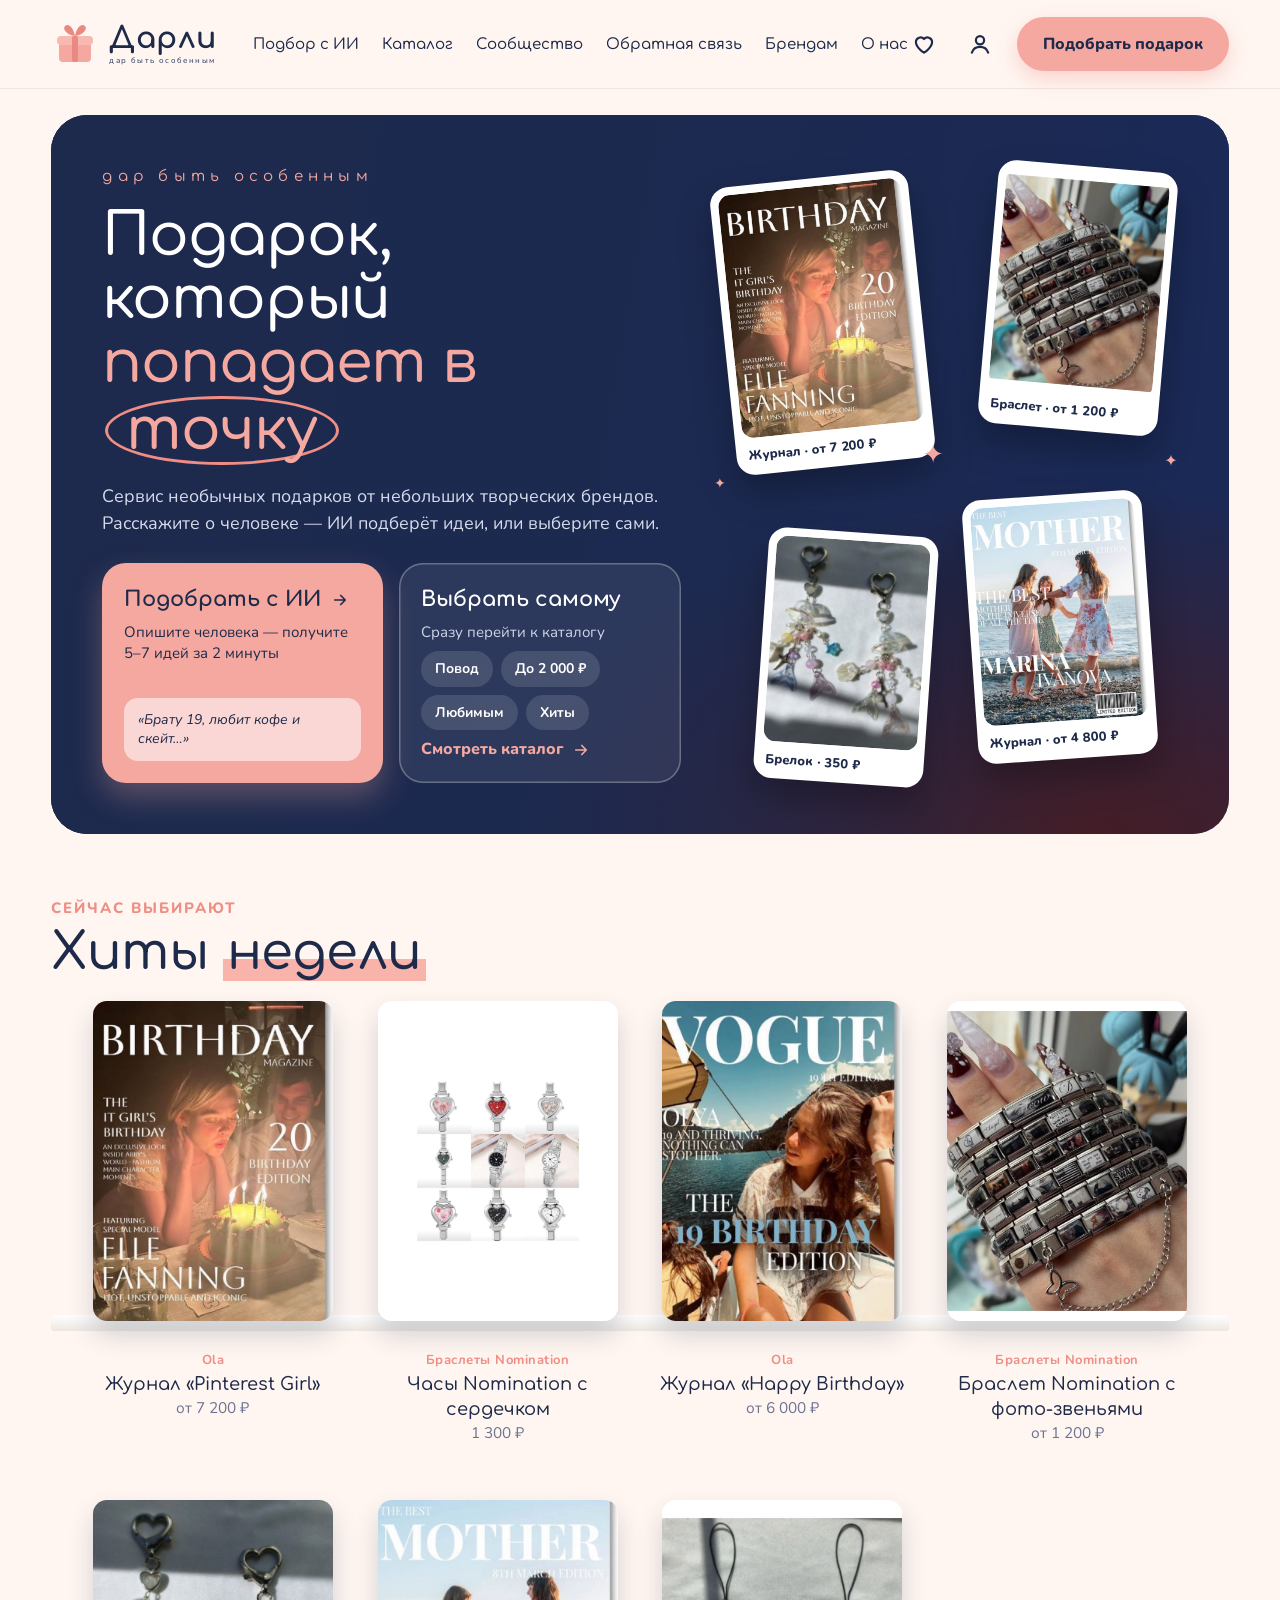
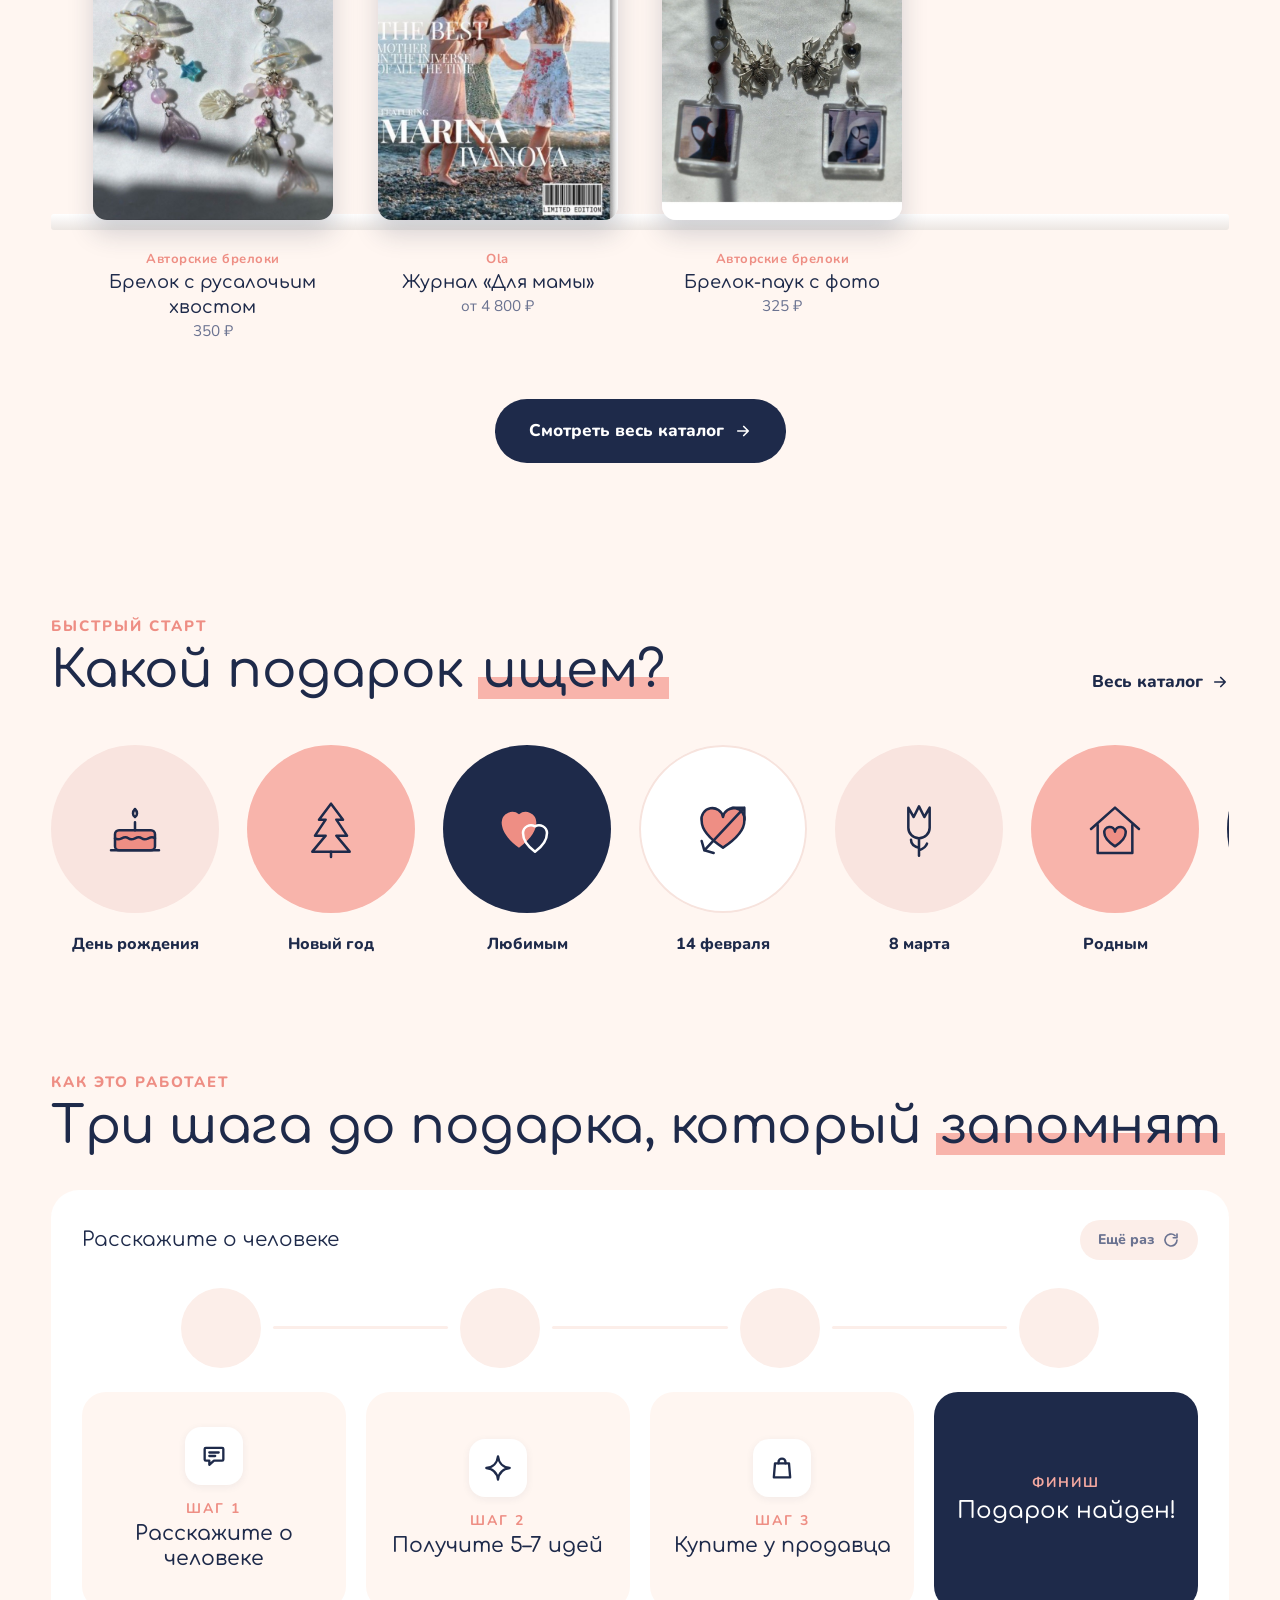
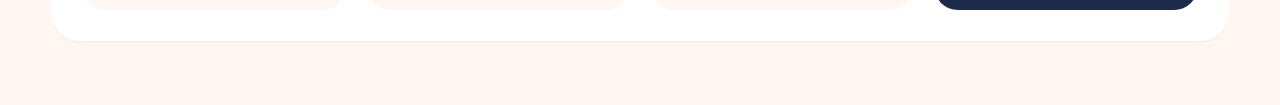
==== site/index.html @ 271adc68 "Сайт Дарли: главная, каталог, ИИ-подбор, для брендов, личный кабинет - Главная: первый экран с видео" ====
<!doctype html>
<html lang="ru">
<head>
<meta charset="utf-8">
<meta name="viewport" content="width=device-width,initial-scale=1">
<title>Дарли — подарок, который попадает в точку</title>
<meta name="description" content="Сервис необычных подарков от небольших творческих брендов.">
<link rel="preconnect" href="https://fonts.googleapis.com">
<link rel="preconnect" href="https://fonts.gstatic.com" crossorigin>
<link href="https://fonts.googleapis.com/css2?family=Comfortaa:wght@400;500;700&family=Nunito:wght@400;600;700;800&display=swap" rel="stylesheet">
<link rel="stylesheet" href="styles.css">
</head>
<body>

<header class="hdr">
  <div class="wrap hdr-in">
    <a class="logo" href="#" aria-label="Дарли">
      <svg viewBox="0 0 48 48" class="logo-mark" aria-hidden="true"><use href="#gift"/></svg>
      <span class="logo-txt"><b>Дарли</b><small>дар быть особенным</small></span>
    </a>
    <nav class="nav" aria-label="Разделы">
      <a href="ai.html">Подбор с ИИ</a>
      <a href="catalog.html">Каталог</a>
      <a href="#">Сообщество</a>
      <a href="#">Обратная связь</a>
      <a href="brands.html">Брендам</a>
      <a href="#">О нас</a>
    </nav>
    <div class="hdr-r">
      <a class="icon-btn" href="account.html#fav" aria-label="Избранное" data-auth="fav"><svg viewBox="0 0 24 24"><path d="M12 20s-7.5-4.6-7.5-10.1A4.3 4.3 0 0 1 12 7.4a4.3 4.3 0 0 1 7.5 2.5C19.5 15.4 12 20 12 20z"/></svg><span class="badge" hidden>0</span></a>
      <a class="icon-btn" href="account.html" aria-label="Личный кабинет" data-auth="me"><svg viewBox="0 0 24 24"><circle cx="12" cy="8.5" r="3.8"/><path d="M4.5 20c1.2-3.6 4-5.3 7.5-5.3s6.3 1.7 7.5 5.3"/></svg></a>
      <a class="btn btn-coral" href="ai.html">Подобрать подарок</a>
    </div>
  </div>
</header>

<svg width="0" height="0" style="position:absolute" aria-hidden="true"><defs>
  <symbol id="gift" viewBox="0 0 48 48">
    <rect x="8" y="22" width="32" height="20" rx="4" fill="#F4A8A0"/>
    <rect x="6" y="16" width="36" height="9" rx="4" fill="#F7B9B2"/>
    <rect x="21" y="16" width="6" height="26" rx="2" fill="#E98A82"/>
    <path d="M24 16C16 15 11 9 14 6c3-3 8 0 10 10 2-10 7-13 10-10 3 3-2 9-10 10z" fill="#E98A82"/>
  </symbol>
  <symbol id="arrow" viewBox="0 0 24 24"><path d="M5 12h14M13 6l6 6-6 6" fill="none" stroke="currentColor" stroke-width="2.2" stroke-linecap="round" stroke-linejoin="round"/></symbol>
</defs></svg>

<main>
  <!-- ПЕРВЫЙ ЭКРАН -->
  <section class="hero">
    <div class="wrap">
      <div class="hero-card">
        <video class="hero-bg" id="heroBg" src="https://d8j0ntlcm91z4.cloudfront.net/user_38xzZboKViGWJOttwIXH07lWA1P/hf_20261014_144105_b4b14bc7-788f-4997-86aa-ce920dc8fe96.mp4" autoplay muted loop playsinline preload="auto" aria-hidden="true"></video>
        <span class="hero-tint" aria-hidden="true"></span>
        <div class="hero-l">
          <div class="tag">дар быть особенным</div>
          <h1>Подарок, который <span class="pt">попадает в&nbsp;<em>точку</em></span></h1>
          <p class="lead">Сервис необычных подарков от небольших творческих брендов. Расскажите о человеке — ИИ подберёт идеи, или выберите сами.</p>
          <div class="paths">
            <a class="path path-ai" href="ai.html">
              <span class="p-t">Подобрать с ИИ <svg class="ic"><use href="#arrow"/></svg></span>
              <span class="p-d">Опишите человека — получите 5–7 идей за 2 минуты</span>
              <span class="p-ex">«Брату 19, любит кофе и скейт…»</span>
            </a>
            <div class="path path-self">
              <a class="p-stretch" href="catalog.html" aria-label="Выбрать самому: перейти в каталог"></a>
              <span class="p-t">Выбрать самому</span>
              <span class="p-d">Сразу перейти к каталогу</span>
              <span class="chips">
                <a href="#quick">Повод</a><a href="catalog.html?max=2000">До 2 000 ₽</a><a href="catalog.html?who=Любимым">Любимым</a><a href="#catalog">Хиты</a>
              </span>
              <a class="p-go" href="catalog.html">Смотреть каталог <svg class="ic"><use href="#arrow"/></svg></a>
            </div>
          </div>
        </div>
        <div class="hero-r">
          <a class="fc f1" href="catalog.html?p=pinterest"><img src="img/pinterest.jpg" alt="Журнал «Pinterest Girl»"><span class="cap">Журнал · от 7 200 ₽</span></a>
          <a class="fc f2" href="catalog.html?p=bracelet"><img src="img/bracelet.jpg" alt="Браслет Nomination"><span class="cap">Браслет · от 1 200 ₽</span></a>
          <a class="fc f3" href="catalog.html?p=mermaid"><img src="img/mermaid.jpg" alt="Брелок с русалочьим хвостом"><span class="cap">Брелок · 350 ₽</span></a>
          <a class="fc f4" href="catalog.html?p=mama"><img src="img/mama.jpg" alt="Журнал «Для мамы»"><span class="cap">Журнал · от 4 800 ₽</span></a>
          <span class="sp s1" aria-hidden="true">✦</span><span class="sp s2" aria-hidden="true">✦</span><span class="sp s3" aria-hidden="true">✦</span>
        </div>
      </div>
    </div>
  </section>

  <!-- ХИТЫ НЕДЕЛИ -->
  <section class="sec hits" id="catalog">
    <div class="wrap">
      <div class="eyebrow">Сейчас выбирают</div>
      <h2>Хиты <mark>недели</mark></h2>
      <div class="shelf" id="shelf"></div>
      <div class="hits-cta"><a class="btn btn-navy btn-lg" href="catalog.html">Смотреть весь каталог <svg class="ic"><use href="#arrow"/></svg></a></div>
    </div>
  </section>

  <!-- БЫСТРЫЙ СТАРТ -->
  <section class="sec quick" id="quick">
    <div class="wrap">
      <div class="sec-head">
        <div>
          <div class="eyebrow">Быстрый старт</div>
          <h2>Какой подарок <mark>ищем?</mark></h2>
        </div>
        <a class="lnk" href="catalog.html">Весь каталог <svg class="ic"><use href="#arrow"/></svg></a>
      </div>
      <div class="occ" id="occ"></div>
    </div>
  </section>

  <!-- КАК ЭТО РАБОТАЕТ -->
  <section class="sec how" id="how">
    <div class="wrap">
      <div class="eyebrow">Как это работает</div>
      <h2>Три шага до подарка, который <mark>запомнят</mark></h2>

      <div class="how-card">
        <div class="how-top">
          <div class="how-status"><span id="howStatus">Расскажите о человеке</span><span class="dots"><i></i><i></i><i></i></span></div>
          <button class="again" id="again" type="button">Ещё раз
            <svg viewBox="0 0 24 24" class="ic"><path d="M20 12a8 8 0 1 1-2.6-5.9M20 4v5h-5" fill="none" stroke="currentColor" stroke-width="2.2" stroke-linecap="round" stroke-linejoin="round"/></svg>
          </button>
        </div>

        <div class="track" id="track">
          <span class="node"></span><span class="line"></span>
          <span class="node"></span><span class="line"></span>
          <span class="node"></span><span class="line"></span>
          <span class="node"></span>
        </div>

        <div class="steps" id="steps">
          <article class="step">
            <span class="step-ic"><svg viewBox="0 0 24 24"><path d="M5 5h14a1 1 0 0 1 1 1v9a1 1 0 0 1-1 1h-7l-4 3.5V16H5a1 1 0 0 1-1-1V6a1 1 0 0 1 1-1z"/><path d="M8 9h8M8 12h5"/></svg></span>
            <small>ШАГ 1</small>
            <b>Расскажите о человеке</b>
          </article>
          <article class="step">
            <span class="step-ic"><svg viewBox="0 0 24 24" fill="currentColor" stroke="none"><path d="M12 2c.6 5.6 4.4 9.4 10 10-5.6.6-9.4 4.4-10 10-.6-5.6-4.4-9.4-10-10 5.6-.6 9.4-4.4 10-10z"/></svg></span>
            <small>ШАГ 2</small>
            <b>Получите 5–7 идей</b>
          </article>
          <article class="step">
            <span class="step-ic"><svg viewBox="0 0 24 24"><path d="M6 8h12l1 12H5L6 8z"/><path d="M9 8V7a3 3 0 0 1 6 0v1"/></svg></span>
            <small>ШАГ 3</small>
            <b>Купите у продавца</b>
          </article>
          <article class="step finish">
            <small>ФИНИШ</small>
            <b>Подарок найден!</b>
          </article>
        </div>
      </div>
    </div>
  </section>

</main>

<div class="pdp" id="pdp" role="dialog" aria-modal="true" hidden>
  <div class="pdp-in">
    <div class="pdp-left"><div class="pdp-art"><div class="spin"></div></div><div class="pdp-floor"></div><p class="pdp-hint">Хит недели</p></div>
    <div class="pdp-right">
      <button class="back" id="pdpBack" type="button">← К хитам</button>
      <div class="pdp-brand" id="pdpBrand"></div>
      <h3 id="pdpName"></h3>
      <div class="pdp-price" id="pdpPrice"></div>
      <p class="pdp-desc" id="pdpDesc"></p>
      <ul class="pdp-list" id="pdpList"></ul>
      <div class="pdp-btns"><a class="btn btn-navy btn-lg" href="#">Купить у продавца <svg class="ic"><use href="#arrow"/></svg></a><button class="btn btn-soft btn-lg" type="button" id="pdpFav">В избранное ♡</button></div>
    </div>
  </div>
</div>
<script src="products.js"></script>
<script src="auth.js"></script>
<script src="script.js"></script>
</body>
</html>
---- site/styles.css ----
:root{
  --navy:#1E2A4A;
  --navy-2:#2B3960;
  --coral:#F4A8A0;
  --coral-d:#EE8E84;
  --coral-l:#F8B4AB;
  --blush:#FCEEE9;
  --paper:#FFF6F1;
  --white:#fff;
  --ink:#1E2A4A;
  --muted:#6B7391;
  --head:'Comfortaa',system-ui,sans-serif;
  --body:'Nunito',system-ui,sans-serif;
  --r:28px;
}
*{box-sizing:border-box}
html{scroll-behavior:smooth}
body{margin:0;background:var(--paper);color:var(--ink);font-family:var(--body);font-size:16px;line-height:1.4;-webkit-font-smoothing:antialiased}
a{color:inherit;text-decoration:none}
button{font:inherit;color:inherit;cursor:pointer}
.wrap{max-width:1560px;margin:0 auto;padding:0 clamp(16px,4vw,52px)}
.ic{width:18px;height:18px;flex:none}

/* top bar */
.topbar{background:var(--navy);color:#dfe3f1;text-align:center;font-size:14px;padding:12px 16px}
.topbar b{color:var(--coral);font-weight:700}

/* header */
.hdr{background:var(--paper);border-bottom:1px solid rgba(30,42,74,.08);position:sticky;top:0;z-index:20}
.hdr-in{display:flex;align-items:center;gap:36px;height:88px}
.logo{display:flex;align-items:center;gap:10px}
.logo-mark{width:48px;height:48px}
.logo-txt{display:flex;flex-direction:column;line-height:1}
.logo-txt b{font-family:var(--head);font-weight:700;font-size:30px;letter-spacing:.5px}
.logo-txt small{font-size:8px;letter-spacing:1.4px;margin-top:3px;color:var(--navy-2)}
.nav{display:flex;align-items:center;gap:clamp(14px,1.8vw,30px);flex:1;min-width:0}
.nav a{font-family:var(--head);font-weight:500;font-size:17px;padding:6px 0;position:relative;white-space:nowrap}
.nav a:hover{color:var(--coral-d)}
.hdr-r{display:flex;align-items:center;gap:18px}
.icon-btn{background:none;border:0;padding:6px;display:grid;place-items:center}
.icon-btn svg{width:26px;height:26px;fill:none;stroke:var(--navy);stroke-width:2;stroke-linecap:round;stroke-linejoin:round}
.icon-btn:hover svg{stroke:var(--coral-d)}

/* buttons */
.btn{display:inline-flex;align-items:center;justify-content:center;gap:10px;border:0;border-radius:999px;padding:16px 26px;font-weight:800;font-size:16px;transition:transform .15s,box-shadow .15s,background .15s}
.btn:hover{transform:translateY(-2px)}
.btn-coral{background:var(--coral);color:var(--navy);box-shadow:0 8px 20px rgba(244,168,160,.45)}
.btn-coral:hover{background:var(--coral-d)}
.btn-navy{background:var(--navy);color:#fff}
.btn-navy:hover{background:var(--navy-2)}
.btn-block{display:flex;width:100%;padding:22px}

/* sections / headings */
.sec{padding:clamp(40px,5vw,72px) 0}
.eyebrow{font-weight:800;font-size:15px;letter-spacing:2px;text-transform:uppercase;color:var(--coral-d);margin-bottom:6px}
h2{font-family:var(--head);font-weight:500;font-size:clamp(30px,4vw,54px);line-height:1.1;margin:0;letter-spacing:-.5px}
h2 mark{background:linear-gradient(transparent 62%,var(--coral-l) 62%);color:inherit;padding:0 4px}
h3{font-family:var(--head);font-weight:500;margin:0}
.sec-head{display:flex;justify-content:space-between;align-items:flex-end;gap:20px;margin-bottom:40px}
.lnk{display:inline-flex;align-items:center;gap:8px;font-weight:800;font-size:17px;padding-bottom:6px}
.lnk:hover{color:var(--coral-d)}

/* hero */
.hero{padding:clamp(16px,2vw,28px) 0 0}
.hero-card{background:var(--navy);color:#fff;border-radius:36px;display:grid;grid-template-columns:1.1fr .9fr;gap:24px;padding:clamp(24px,4vw,56px);position:relative;overflow:hidden}
.hero-card{isolation:isolate}
.hero-bg{position:absolute;inset:0;width:100%;height:100%;object-fit:cover;z-index:0;filter:grayscale(1) contrast(1.1) brightness(1.05)}
.hero-tint{position:absolute;inset:0;z-index:0;pointer-events:none;mix-blend-mode:color;background:radial-gradient(70% 70% at 88% 100%,#F4A8A0 0%,rgba(244,168,160,0) 70%),#34457A}
.hero-card::after{content:"";position:absolute;inset:0;z-index:0;background:linear-gradient(100deg,rgba(30,42,74,.9) 0%,rgba(30,42,74,.72) 45%,rgba(30,42,74,.35) 100%);pointer-events:none}
.hero-l,.hero-r{position:relative;z-index:1}
.tag{font-family:var(--head);letter-spacing:.35em;color:var(--coral);font-size:15px;margin-bottom:18px}
.hero h1{font-family:var(--head);font-weight:500;font-size:clamp(34px,4.6vw,68px);line-height:1.08;margin:0 0 18px;letter-spacing:-1px}
.hero h1 .pt{color:var(--coral)}
.hero h1 em{font-style:normal;display:inline-block;border:3px solid var(--coral-d);border-radius:50%;padding:0 .3em;margin-left:.05em}
.hero .lead{font-size:clamp(16px,1.4vw,20px);line-height:1.5;color:#d6dbec;max-width:52ch;margin:0 0 26px}
.paths{display:grid;grid-template-columns:1fr 1fr;gap:16px}
.path{border-radius:24px;padding:22px;display:flex;flex-direction:column;gap:8px;text-align:left}
.p-t{font-family:var(--head);font-weight:700;font-size:21px;display:flex;align-items:center;gap:10px}
.p-d{font-size:15px;line-height:1.4}
.path-ai{background:var(--coral);color:var(--navy);box-shadow:0 14px 30px rgba(244,168,160,.3);transition:transform .2s}
.path-ai:hover{transform:translateY(-4px)}
.p-ex{margin-top:auto;background:rgba(255,255,255,.55);border-radius:14px;padding:12px 14px;font-size:14px;font-style:italic}
.path-self{background:rgba(255,255,255,.07);box-shadow:inset 0 0 0 1.5px rgba(255,255,255,.28)}
.path-self .p-d{color:#cfd5ea}
.chips{display:flex;flex-wrap:wrap;gap:8px}
.chips a{background:rgba(255,255,255,.12);border-radius:999px;padding:8px 14px;font-size:14px;font-weight:700;transition:background .2s}
.chips a:hover{background:var(--coral);color:var(--navy)}
.p-go{margin-top:auto;display:inline-flex;align-items:center;gap:8px;font-weight:800;color:var(--coral)}
.p-go:hover{color:#fff}
.hero-r{position:relative;min-height:440px}
.fc{display:block;color:inherit;cursor:pointer;position:absolute;margin:0;transition:box-shadow .2s;background:#fff;border-radius:18px;padding:8px 8px 0;box-shadow:0 18px 36px rgba(0,0,0,.28);animation:bob 6s ease-in-out infinite}
.fc img{display:block;width:100%;aspect-ratio:3/4;object-fit:cover;border-radius:12px}
.fc .cap{display:block;color:var(--navy);font-weight:800;font-size:13px;padding:9px 4px 10px;white-space:nowrap}
.f1{width:42%;left:4%;top:2%;transform:rotate(-6deg)}
.f2{width:38%;right:2%;top:0;transform:rotate(5deg);animation-delay:-1.5s}
.f3{width:36%;left:12%;bottom:0;transform:rotate(4deg);animation-delay:-3s}
.f4{width:38%;right:6%;bottom:4%;transform:rotate(-4deg);animation-delay:-4.5s}
@keyframes bob{50%{translate:0 -10px}}
.sp{position:absolute;color:var(--coral);animation:tw 3s ease-in-out infinite}
.s1{left:46%;top:44%;font-size:26px}.s2{right:0;top:46%;font-size:16px;animation-delay:1s}.s3{left:2%;top:50%;font-size:14px;animation-delay:2s}
@keyframes tw{50%{opacity:.25;transform:scale(.7)}}

/* quick start */
.occ{display:flex;gap:28px;overflow-x:auto;padding:6px 4px 14px;scroll-snap-type:x proximity;scrollbar-width:none}
.occ::-webkit-scrollbar{display:none}
.occ-item{flex:none;width:168px;display:flex;flex-direction:column;align-items:center;gap:20px;background:none;border:0;padding:0;scroll-snap-align:start}
.occ-circle{width:168px;height:168px;border-radius:50%;display:grid;place-items:center;transition:transform .25s,box-shadow .25s}
.occ-item:hover .occ-circle{transform:translateY(-6px) rotate(-3deg);box-shadow:0 14px 28px rgba(30,42,74,.16)}
.occ-circle svg{width:64px;height:64px;fill:none;stroke:var(--navy);stroke-width:1.9;stroke-linecap:round;stroke-linejoin:round}
.occ-circle .f{fill:var(--coral-d);}
.occ-circle.t-blush{background:#F9E4DF}
.occ-circle.t-coral{background:var(--coral-l)}
.occ-circle.t-navy{background:var(--navy)}
.occ-circle.t-navy svg{stroke:#fff}
.occ-circle.t-white{background:#fff;box-shadow:inset 0 0 0 2px #F7E3DD}
.occ-item span.lbl{font-weight:800;font-size:16px}
.occ-item:focus-visible{outline:3px solid var(--navy);outline-offset:6px;border-radius:24px}

/* how it works */
.how{padding-top:clamp(20px,3vw,40px)}
.how h2{margin-bottom:34px}
.how-card{background:#fff;border-radius:var(--r);padding:clamp(18px,2.4vw,40px);box-shadow:0 2px 0 rgba(30,42,74,.03)}
.how-top{display:flex;justify-content:space-between;align-items:center;margin-bottom:28px}
.how-status{display:flex;align-items:center;gap:14px;font-family:var(--head);font-size:20px}
.dots{display:inline-flex;gap:4px}
.dots i{width:28px;height:28px;border-radius:50%;background:var(--coral-d);display:block;margin-left:-8px;opacity:0;transform:scale(.4);transition:.35s}
.dots i:first-child{margin-left:0}
.how-card.done .dots i{opacity:1;transform:none}
.dots i:nth-child(2){transition-delay:.1s}.dots i:nth-child(3){transition-delay:.2s}
.again{display:inline-flex;align-items:center;gap:8px;background:var(--blush);border:0;border-radius:999px;padding:10px 18px;font-weight:800;font-size:14px;color:var(--muted)}
.again:hover{background:#F8DDD6}

.track{display:grid;grid-template-columns:repeat(4,1fr);align-items:center;margin-bottom:24px}
.track{display:flex;align-items:center;padding:0 calc(12.5% - 40px)}
.node{width:80px;height:80px;border-radius:50%;flex:none;background:var(--blush);display:grid;place-items:center;position:relative;transition:background .4s,transform .4s}
.node::after{content:"";width:30px;height:30px;background:var(--navy);opacity:0;transition:opacity .3s .15s;-webkit-mask:var(--ico) center/contain no-repeat;mask:var(--ico) center/contain no-repeat}
.node{--ico:url("data:image/svg+xml;utf8,<svg xmlns='http://www.w3.org/2000/svg' viewBox='0 0 24 24' fill='none' stroke='black' stroke-width='3.2' stroke-linecap='round' stroke-linejoin='round'><path d='M5 12.5l4.5 4.5L19 7.5'/></svg>")}
.node:last-child{--ico:url("data:image/svg+xml;utf8,<svg xmlns='http://www.w3.org/2000/svg' viewBox='0 0 24 24' fill='none' stroke='black' stroke-width='2.4' stroke-linecap='round' stroke-linejoin='round'><rect x='3' y='9' width='18' height='12' rx='2'/><path d='M3 13h18M12 9v12M12 9C9 9 7 7.5 8 5.8c1-1.6 3.4-.4 4 3.2 .6-3.600 3-4.800 4-3.200 1 1.700-1 3.200-4 3.200z'/></svg>")}
.node.on{background:var(--coral-d);transform:scale(1.06)}
.node.on::after{opacity:1}
.line{flex:1;height:3px;background:var(--blush);position:relative;margin:0 12px;border-radius:2px;overflow:hidden}
.line::after{content:"";position:absolute;inset:0;background:var(--coral-d);transform:scaleX(0);transform-origin:left;transition:transform .5s}
.line.on::after{transform:none}

.steps{display:grid;grid-template-columns:repeat(4,1fr);gap:20px}
.step{background:var(--paper);border-radius:24px;padding:26px 20px 30px;min-height:218px;display:flex;flex-direction:column;align-items:center;justify-content:center;text-align:center;gap:4px;transition:transform .3s,box-shadow .3s}
.step:hover{transform:translateY(-4px);box-shadow:0 10px 24px rgba(30,42,74,.08)}
.step-ic{width:58px;height:58px;border-radius:16px;background:#fff;display:grid;place-items:center;margin-bottom:10px;box-shadow:0 2px 8px rgba(30,42,74,.06)}
.step-ic svg{width:28px;height:28px;fill:none;stroke:var(--navy);stroke-width:2;stroke-linecap:round;stroke-linejoin:round}
.step small{font-weight:700;letter-spacing:2px;font-size:14px;color:var(--coral-d)}
.step b{font-family:var(--head);font-weight:500;font-size:clamp(18px,1.6vw,24px);line-height:1.2}
.step.finish{background:var(--navy);color:#fff}
.step.finish small{color:var(--coral)}
.step.finish b{font-size:clamp(20px,1.8vw,28px)}
.step.lit{box-shadow:0 0 0 3px var(--coral-d)}
.step.finish.lit{box-shadow:0 0 0 3px var(--coral)}

/* hits: полки */
.hits{padding-bottom:clamp(60px,7vw,110px)}
.hits h2{margin-bottom:20px}
.shelf .row{margin-bottom:56px}
.items{display:grid;grid-template-columns:repeat(4,1fr);gap:clamp(8px,3vw,40px);padding:0 clamp(8px,3vw,40px);align-items:end}
.prod{background:none;border:0;padding:0;cursor:pointer;aspect-ratio:3/4;width:100%;max-width:240px;margin:0 auto;display:block;transition:transform .3s}
.prod:hover{transform:translateY(-8px)}
.prod:focus-visible{outline:3px solid var(--navy);outline-offset:4px;border-radius:16px}
.prod.gone{visibility:hidden}
.prod img,.pdp-art img{width:100%;height:100%;display:block;object-fit:cover;border-radius:14px;box-shadow:0 14px 26px rgba(30,42,74,.18)}
.board{height:16px;margin-top:-6px;background:linear-gradient(#fff,#ece6e2);border-radius:3px;box-shadow:0 22px 34px -14px rgba(30,42,74,.18)}
.caps{display:grid;grid-template-columns:repeat(4,1fr);gap:clamp(8px,3vw,40px);padding:0 clamp(8px,3vw,40px);margin-top:20px;text-align:center}
.caps b{display:block;font-family:var(--head);font-weight:500;font-size:clamp(14px,1.4vw,20px)}
.caps span{color:var(--muted);font-size:clamp(13px,1.2vw,18px)}
.caps i{display:block;font-style:normal;font-size:13px;font-weight:700;letter-spacing:.5px;color:var(--coral-d);margin-bottom:2px}
.hits-cta{text-align:center}
.btn-lg{padding:20px 34px;font-size:17px}

/* карточка товара */
.pdp{position:fixed;inset:0;z-index:50;background:var(--paper);overflow-y:auto;animation:fade .3s}
.pdp[hidden]{display:none}
@keyframes fade{from{opacity:0}}
.pdp-in{max-width:1180px;margin:0 auto;min-height:100%;display:grid;grid-template-columns:1.05fr 1fr;gap:clamp(20px,5vw,72px);align-items:center;padding:40px clamp(16px,4vw,52px)}
.pdp-left{display:flex;flex-direction:column;align-items:center}
.pdp-art{width:min(340px,64vw);aspect-ratio:3/4;perspective:900px}
.spin{width:100%;height:100%}
.pdp-floor{width:86%;height:18px;border-radius:3px;background:linear-gradient(#fff,#ece6e2);box-shadow:0 18px 40px -12px rgba(30,42,74,.2);margin-top:-2px}
.pdp-hint{color:var(--muted);font-size:13px;margin-top:18px}
.pdp-right{animation:slidein .5s .08s both cubic-bezier(.2,.8,.2,1)}
@keyframes slidein{from{opacity:0;transform:translateX(24px)}}
.back{background:none;border:0;font-weight:800;font-size:16px;padding:6px 0;margin-bottom:22px}
.back:hover{color:var(--coral-d)}
.pdp-brand{color:var(--muted);font-weight:700}
.pdp-right h3{font-size:clamp(28px,3.6vw,44px);line-height:1.1;margin:6px 0 14px}
.pdp-price{font-family:var(--head);font-size:28px;margin-bottom:16px}
.pdp-desc{font-size:17px;line-height:1.5;max-width:52ch}
.pdp-list{padding-left:20px;line-height:1.7}
.pdp-btns{display:flex;gap:12px;flex-wrap:wrap;margin-top:24px}
.btn-soft{background:var(--blush);color:var(--navy)}
.btn-soft:hover{background:#F8DDD6}
body.lock{overflow:hidden}

/* responsive */
@media(max-width:1280px){.nav a{font-size:15px}}
@media(max-width:1100px){
  .hero-card{grid-template-columns:1fr}
  .hero-r{min-height:420px;max-width:520px;margin:0 auto;width:100%}
  .nav{display:none}
  .hdr-in{justify-content:space-between}
  .pdp-in{grid-template-columns:1fr;align-items:start}
}
@media(max-width:760px){
  .paths{grid-template-columns:1fr}
  .hero-card{border-radius:24px}
  .hero-r{min-height:340px}
  .hdr-in{height:72px}
  .hdr-r .btn{display:none}
  .topbar{font-size:12px}
  .sec-head{flex-direction:column;align-items:flex-start}
  .occ-item{width:120px}.occ-circle{width:120px;height:120px}.occ-circle svg{width:46px;height:46px}
  .steps{grid-template-columns:1fr 1fr}
  .node{width:48px;height:48px}.node::after{width:20px;height:20px}
  .track{padding:0 6px}
  .step{min-height:150px}
  .how-status{font-size:16px}
  .dots i{width:20px;height:20px}
  .items,.caps{gap:6px;padding:0}
}
@media(prefers-reduced-motion:reduce){*{animation:none!important;transition:none!important}}

/* ИИ-подбор */
.nav a.on{background:var(--navy);color:#fff;padding:8px 16px;border-radius:999px}
.ai-wrap{max-width:1100px;margin:0 auto;padding:36px clamp(16px,4vw,52px) 80px}
.ai-head{display:flex;align-items:center;gap:16px}
.ai-ava{width:64px;height:64px;border-radius:50%;background:var(--navy);display:grid;place-items:center;flex:none}
.ai-ava svg{width:30px;height:30px;fill:none;stroke:var(--coral);stroke-width:2;stroke-linecap:round;stroke-linejoin:round}
.ai-ttl{flex:1}
.ai-ttl h1{font-family:var(--head);font-weight:500;font-size:clamp(26px,3.4vw,40px);margin:0}
.ai-ttl small{color:var(--muted);font-size:17px}
.ai-bar{height:8px;background:#F6E4DE;border-radius:8px;margin:20px 0;overflow:hidden}
.ai-bar i{display:block;height:100%;width:0;background:var(--coral-d);border-radius:8px;transition:width .5s}
.chat{background:#fff;border-radius:32px;padding:clamp(14px,2.4vw,28px);min-height:260px;display:flex;flex-direction:column;gap:16px}
.msg{max-width:78%;padding:16px 22px;border-radius:24px;font-size:clamp(16px,1.5vw,19px);line-height:1.4;animation:pop .3s both}
@keyframes pop{from{opacity:0;transform:translateY(8px)}}
.msg.bot{background:#FFF5F1;align-self:flex-start;border-bottom-left-radius:8px}
.msg.me{background:var(--navy);color:#fff;align-self:flex-end;border-bottom-right-radius:8px}
.msg small{display:block;color:var(--muted);margin-top:6px;font-size:14px}
.msg.typing{display:flex;gap:5px;padding:20px 22px}
.msg.typing i{width:8px;height:8px;border-radius:50%;background:var(--coral-d);animation:dot 1s infinite}
.msg.typing i:nth-child(2){animation-delay:.15s}.msg.typing i:nth-child(3){animation-delay:.3s}
@keyframes dot{50%{transform:translateY(-5px);opacity:.4}}
.answers{margin-top:18px}
.opts{display:flex;flex-wrap:wrap;gap:12px}
.opt{background:#fff;border:2px solid #F3E6E1;border-radius:999px;padding:16px 28px;font-weight:800;font-size:18px;color:var(--navy);transition:.15s}
.opt:hover{border-color:var(--coral-d);transform:translateY(-2px)}
.opt.on{background:var(--navy);color:#fff;border-color:var(--navy)}
.opt.soft{background:var(--blush);border-color:transparent}
.ogroup{margin-bottom:16px}
.ogroup h4{font-family:var(--head);font-weight:500;color:var(--muted);margin:0 0 8px;font-size:16px}
.own{display:flex;gap:12px;margin-top:16px;align-items:center}
.own input,.own textarea{flex:1;border:2px solid #F3E6E1;background:#fff;border-radius:999px;padding:18px 26px;font:inherit;font-size:18px;color:var(--navy);min-width:0}
.own textarea{border-radius:24px;resize:vertical}
.own input:focus,.own textarea:focus{outline:none;border-color:var(--coral-d)}
.mic{width:56px;height:56px;border-radius:50%;border:0;background:var(--blush);display:grid;place-items:center;flex:none}
.mic svg{width:24px;height:24px;fill:none;stroke:var(--navy);stroke-width:2.2;stroke-linecap:round}
.mic:hover{background:#F8DDD6}
.ans-actions{display:flex;align-items:center;gap:14px;margin-top:16px;flex-wrap:wrap}
.ans-actions small{color:var(--muted)}
.btn:disabled{opacity:.45;pointer-events:none}
.privacy{color:var(--muted);font-size:14px;margin:12px 4px 0}
.modes{display:grid;grid-template-columns:repeat(4,1fr);gap:16px}
.mode{background:#fff;border:2px solid #F3E6E1;border-radius:32px;padding:26px 22px;text-align:left;display:flex;flex-direction:column;gap:8px;min-height:200px;transition:.2s}
.mode:hover{border-color:var(--coral-d);transform:translateY(-4px)}
.mode.alt{background:#FFF5F1}
.mi{width:58px;height:58px;border-radius:50%;background:var(--blush);display:grid;place-items:center;margin-bottom:8px}
.mi svg{width:26px;height:26px;fill:none;stroke:var(--navy);stroke-width:2.2;stroke-linecap:round;stroke-linejoin:round}
.mode b{font-family:var(--head);font-weight:500;font-size:clamp(18px,1.7vw,24px);line-height:1.2}
.mode small{color:var(--muted);font-size:15px;line-height:1.4}
.results{margin-top:28px}
.res-grid{display:grid;grid-template-columns:repeat(auto-fill,minmax(210px,1fr));gap:18px}
.res{background:#fff;border-radius:24px;overflow:hidden;display:flex;flex-direction:column;transition:.25s}
.res:hover{transform:translateY(-6px);box-shadow:0 16px 30px rgba(30,42,74,.14)}
.res img{width:100%;aspect-ratio:3/4;object-fit:cover}
.res-b{padding:14px 16px 18px;display:flex;flex-direction:column;gap:4px}
.res-b small{color:var(--coral-d);font-weight:800}
.res-b b{font-family:var(--head);font-weight:500;font-size:18px;line-height:1.2}
.res-p{font-weight:800}
.res-b em{font-style:normal;color:var(--muted);font-size:13px;margin-top:4px}
.res-cta{display:flex;gap:14px;flex-wrap:wrap;justify-content:center;margin-top:28px}
@media(max-width:900px){.modes{grid-template-columns:1fr 1fr}.msg{max-width:92%}}
@media(max-width:560px){.modes{grid-template-columns:1fr}.own{flex-wrap:wrap}.opt{padding:13px 20px;font-size:16px}}

/* каталог */
.catalog{padding:36px 0 90px}
.cat-head{display:flex;justify-content:space-between;align-items:flex-end;gap:24px;flex-wrap:wrap;margin-bottom:26px}
.cat-sub{color:var(--muted);font-size:17px;margin:10px 0 0}
.cat-sub a{color:var(--coral-d);font-weight:800}
.search{display:flex;align-items:center;gap:10px;background:#fff;border:2px solid #F3E6E1;border-radius:999px;padding:0 20px;min-width:min(380px,100%);flex:0 1 380px}
.search:focus-within{border-color:var(--coral-d)}
.search svg{width:20px;height:20px;fill:none;stroke:var(--muted);stroke-width:2.2;stroke-linecap:round;flex:none}
.search input{border:0;background:none;font:inherit;font-size:16px;padding:15px 0;width:100%;color:var(--navy);outline:none}
.filters{background:#fff;border-radius:28px;padding:18px 22px;display:flex;flex-direction:column;gap:12px}
.frow{display:flex;align-items:center;gap:14px}
.frow>span{flex:none;width:96px;font-weight:800;color:var(--muted);font-size:14px}
.chips2{display:flex;gap:8px;overflow-x:auto;scrollbar-width:none;padding:2px}
.chips2::-webkit-scrollbar{display:none}
.chips2 button{flex:none;background:var(--paper);border:0;border-radius:999px;padding:9px 16px;font-weight:700;font-size:14px;color:var(--navy);transition:background .15s}
.chips2 button:hover{background:var(--blush)}
.chips2 button.on{background:var(--navy);color:#fff}
.cat-bar{display:flex;justify-content:space-between;align-items:center;gap:12px;margin:22px 4px 16px;flex-wrap:wrap}
.cat-bar #count{font-weight:800;color:var(--muted)}
.cat-bar-r{display:flex;align-items:center;gap:14px}
.reset{background:none;border:0;color:var(--coral-d);font-weight:800;padding:6px}
.sort{display:flex;align-items:center;gap:8px;font-size:14px;color:var(--muted);font-weight:700}
.sort select{font:inherit;color:var(--navy);background:#fff;border:2px solid #F3E6E1;border-radius:999px;padding:9px 14px}
.cat-grid{display:grid;grid-template-columns:repeat(auto-fill,minmax(230px,1fr));gap:20px}
.prod2{border:0;padding:0;text-align:left;cursor:pointer;position:relative;font:inherit;color:inherit}
.prod2.gone img{visibility:hidden}
.prod2:focus-visible{outline:3px solid var(--navy);outline-offset:3px}
.hit-tag{position:absolute;top:12px;left:12px;background:var(--navy);color:#fff;font-weight:800;font-size:12px;padding:6px 12px;border-radius:999px;z-index:1}
.empty{text-align:center;padding:60px 16px;color:var(--muted)}
.empty b{display:block;font-family:var(--head);font-weight:500;font-size:26px;color:var(--navy);margin-bottom:8px}
.empty a{color:var(--coral-d);font-weight:800}
@media(max-width:760px){.frow{flex-direction:column;align-items:flex-start;gap:6px}.frow>span{width:auto}.chips2{width:100%}.cat-grid{grid-template-columns:1fr 1fr;gap:12px}.res-b b{font-size:15px}}

/* для брендов */
.brands{padding:30px 0 90px}
.b-hero{background:var(--coral-l);border-radius:44px;padding:clamp(24px,4vw,60px);display:grid;grid-template-columns:1.2fr 1fr;gap:20px;align-items:center;margin-bottom:26px}
.eyebrow.dark{color:var(--navy)}
.b-hero h1{font-family:var(--head);font-weight:500;font-size:clamp(34px,5vw,72px);line-height:1.06;margin:6px 0 18px;letter-spacing:-1px}
.b-hero p{font-size:clamp(16px,1.4vw,19px);line-height:1.55;max-width:56ch;margin:0 0 24px}
.b-art{width:100%;height:auto;max-height:320px}
.b-feats{display:grid;grid-template-columns:repeat(4,1fr);gap:18px;margin-bottom:60px}
.b-feats article{background:#fff;border-radius:28px;padding:26px 24px 30px}
.b-feats h3{font-size:clamp(19px,1.7vw,24px);line-height:1.2;margin:14px 0 8px}
.b-feats p{color:var(--muted);line-height:1.5;margin:0}
.b-feats .mi{margin-bottom:0}
.b-how{display:grid;grid-template-columns:1fr 1fr;gap:clamp(20px,4vw,60px);align-items:start;scroll-margin-top:100px}
.b-how h2{margin-bottom:24px}
.b-steps{list-style:none;margin:0;padding:0;display:flex;flex-direction:column;gap:14px}
.b-steps li{background:#fff;border-radius:28px;padding:18px 22px;display:flex;gap:18px;align-items:center}
.b-steps i{flex:none;width:56px;height:56px;border-radius:50%;background:var(--blush);display:grid;place-items:center;font-style:normal;font-family:var(--head);font-size:22px}
.b-steps b{display:block;font-family:var(--head);font-weight:500;font-size:21px}
.b-steps span{color:var(--muted)}
.b-form{background:#fff;border-radius:36px;padding:clamp(22px,3vw,36px);display:flex;flex-direction:column;gap:16px}
.b-form h3{font-size:32px;margin-bottom:2px}
.b-form label{display:flex;flex-direction:column;gap:8px;font-weight:800;font-size:15px}
.b-form input,.b-form select{border:2px solid #F3E6E1;background:var(--paper);border-radius:24px;padding:18px 22px;font:inherit;font-weight:500;font-size:17px;color:var(--navy);width:100%}
.b-form input:focus,.b-form select:focus{outline:none;border-color:var(--coral-d)}
.hp{position:absolute!important;left:-9999px;opacity:0;height:0;padding:0!important;border:0!important}
.b-form .btn{padding:20px;font-size:18px;margin-top:4px}
.b-note{color:var(--muted);font-size:14px;margin:0}
.b-note.ok{color:#2e7d4f;font-weight:700}.b-note.err{color:#b3392f;font-weight:700}
@media(max-width:1000px){.b-hero{grid-template-columns:1fr}.b-art{max-height:240px}.b-feats{grid-template-columns:1fr 1fr}.b-how{grid-template-columns:1fr}}
@media(max-width:560px){.b-feats{grid-template-columns:1fr}.b-hero{border-radius:28px}}

/* первый экран: кликабельные блоки */
.path-self{position:relative}
.p-stretch{position:absolute;inset:0;border-radius:24px;z-index:1}
.path-self:hover{background:rgba(255,255,255,.13);box-shadow:inset 0 0 0 1.5px var(--coral)}
.path-self .chips,.path-self .p-go{position:relative;z-index:2}
.p-stretch:focus-visible{outline:3px solid var(--coral);outline-offset:3px}
.fc:hover{box-shadow:0 24px 44px rgba(0,0,0,.4),0 0 0 3px var(--coral);z-index:3}
.fc:focus-visible{outline:3px solid var(--coral);outline-offset:4px}

/* избранное и кабинет */
.icon-btn{position:relative}
.icon-btn.in::after{content:"";position:absolute;right:2px;top:2px;width:9px;height:9px;border-radius:50%;background:var(--coral-d);border:2px solid var(--paper)}
.badge{position:absolute;top:-4px;right:-6px;min-width:19px;height:19px;border-radius:10px;background:var(--coral-d);color:var(--navy);font-size:11px;font-weight:800;display:grid;place-items:center;padding:0 5px}
.badge[hidden]{display:none}
.cardw{position:relative;display:flex}
.cardw .prod2,.cardw .res{width:100%}
.heart{position:absolute;top:12px;right:12px;width:42px;height:42px;border-radius:50%;border:0;background:rgba(255,255,255,.92);display:grid;place-items:center;z-index:2;box-shadow:0 4px 12px rgba(30,42,74,.18);transition:transform .15s}
.heart:hover{transform:scale(1.1)}
.heart svg{width:22px;height:22px;fill:none;stroke:var(--navy);stroke-width:2.2;stroke-linejoin:round}
.heart.on svg{fill:var(--coral-d);stroke:var(--coral-d)}
.acc{padding:36px 0 90px}
.acc-wrap{max-width:1100px;margin:0 auto;padding:0 clamp(16px,4vw,52px)}
.acc-card{max-width:520px;margin:0 auto;background:#fff;border-radius:36px;padding:clamp(24px,4vw,40px)}
.acc-card h1,.acc-top h1{font-family:var(--head);font-weight:500;font-size:clamp(28px,3.6vw,42px);margin:0 0 8px}
.acc-sub{color:var(--muted);margin:0 0 18px}
.acc-tabs{display:grid;grid-template-columns:1fr 1fr;background:var(--paper);border-radius:999px;padding:5px;margin-bottom:18px}
.acc-tabs button{border:0;background:none;border-radius:999px;padding:12px;font-weight:800;font-size:16px;color:var(--muted)}
.acc-tabs button.on{background:var(--navy);color:#fff}
.acc-card form{display:flex;flex-direction:column;gap:14px}
.acc-card label{display:flex;flex-direction:column;gap:7px;font-weight:800;font-size:15px}
.acc-card input{border:2px solid #F3E6E1;background:var(--paper);border-radius:22px;padding:16px 20px;font:inherit;font-weight:500;font-size:17px;color:var(--navy)}
.acc-card input:focus{outline:none;border-color:var(--coral-d)}
.acc-msg{color:#b3392f;font-weight:700;margin:0;min-height:1.3em}
.acc-hint{background:var(--blush);border-radius:18px;padding:12px 16px;margin:16px 0 0;color:var(--navy);font-size:15px}
.acc-card code{background:var(--blush);padding:2px 7px;border-radius:8px;font-size:14px}
.acc-top{display:flex;justify-content:space-between;align-items:flex-end;gap:16px;flex-wrap:wrap;margin-bottom:34px}
.acc-top .acc-sub{margin:0}
.acc-acts{display:flex;gap:10px;flex-wrap:wrap}
.acc-wrap h2{font-family:var(--head);font-weight:500;font-size:clamp(24px,3vw,34px);margin:0 0 18px}
.acc-n{display:inline-grid;place-items:center;min-width:34px;height:34px;border-radius:17px;background:var(--blush);font-size:16px;padding:0 10px;vertical-align:middle}
.acc-grid .cardw .res{flex-direction:column}
.acc-empty{background:#fff;border-radius:28px;padding:44px 20px;text-align:center}
.acc-empty b{display:block;font-family:var(--head);font-weight:500;font-size:24px;margin-bottom:6px}
.acc-empty p{color:var(--muted);margin:0 0 18px}
.acc-danger{margin-top:50px;color:var(--muted)}
.acc-danger summary{cursor:pointer;font-weight:700}
.acc-danger p{margin:12px 0}
.acc-load{text-align:center;color:var(--muted);padding:60px}
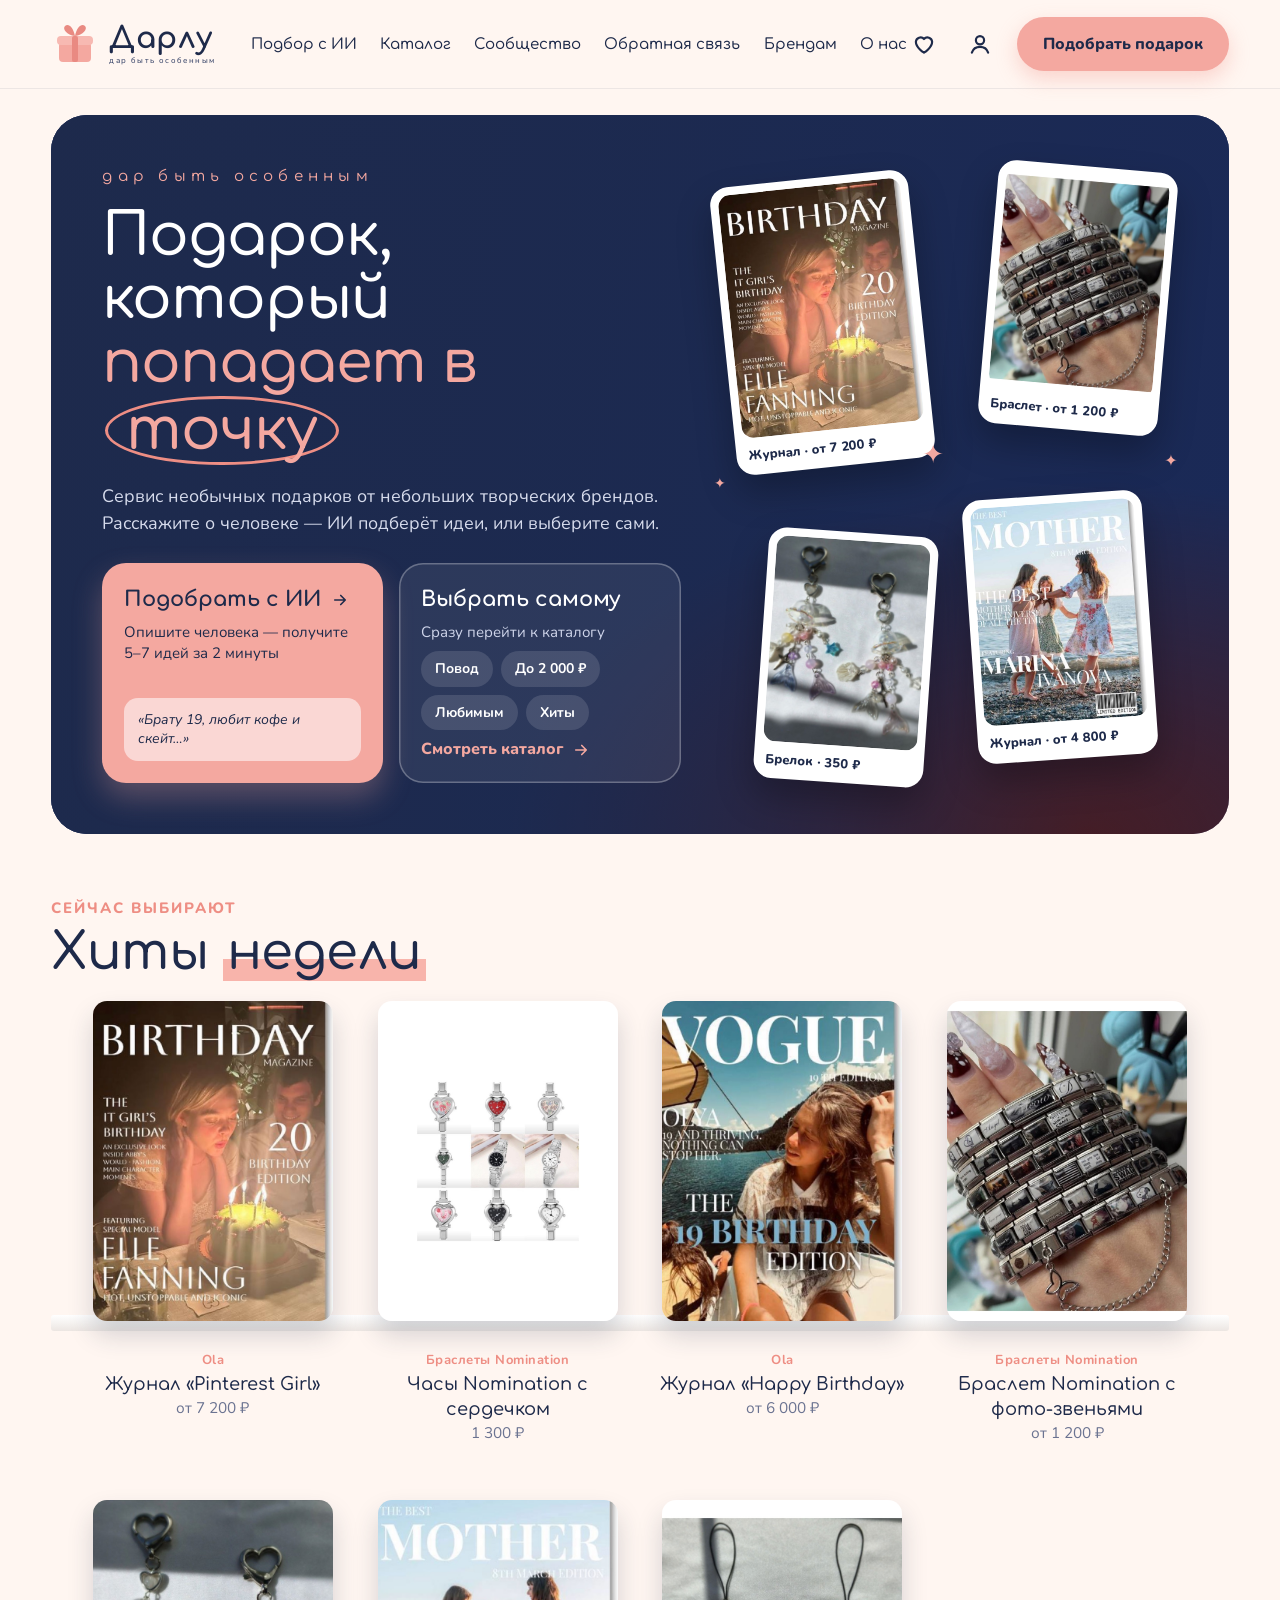
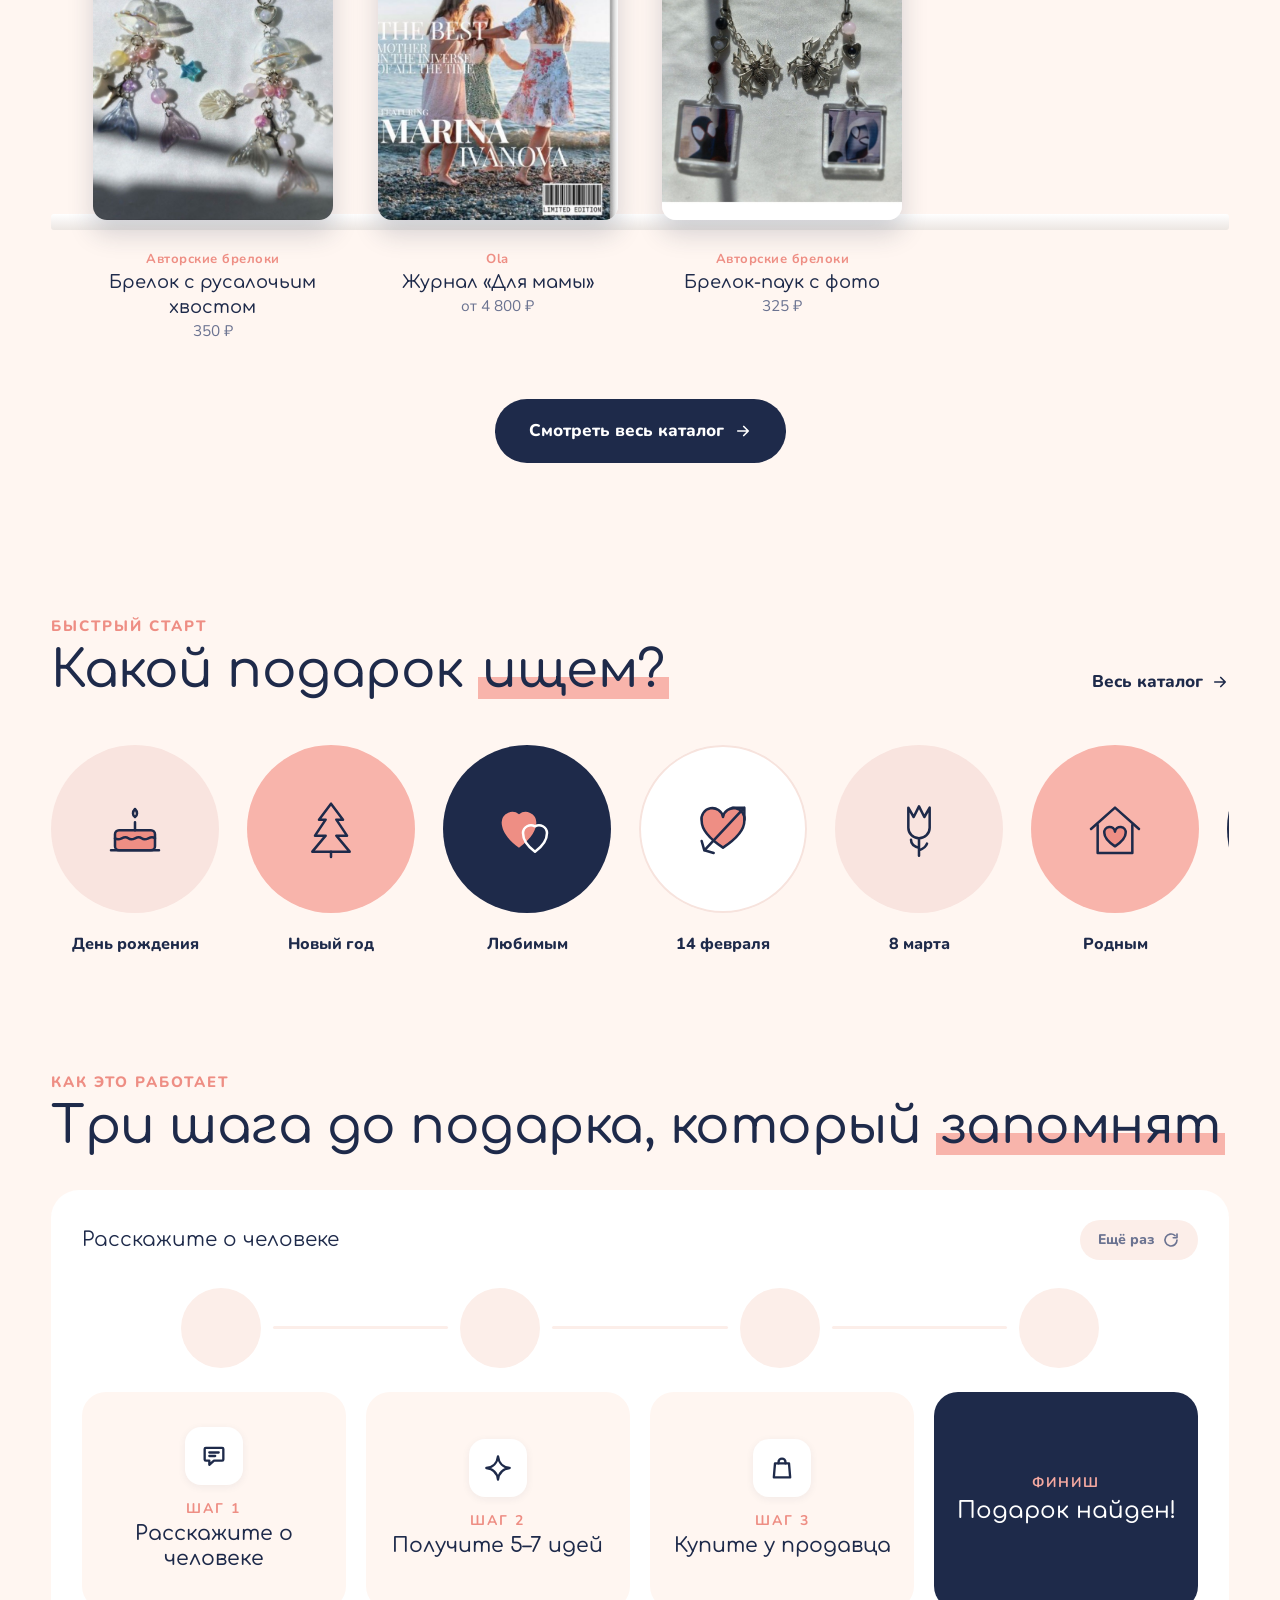
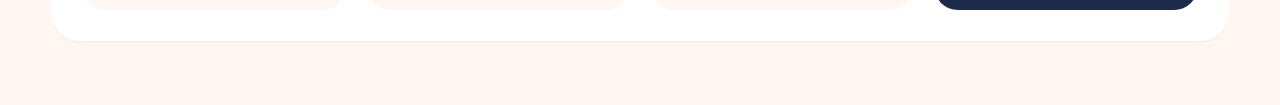
==== commit 5cab9049: "Название Дарлу, заставка при открытии, страница «О нас» - Переименование: Дарли -> Дарлу на всех стр" ====
--- a/site/index.html
+++ b/site/index.html
@@ -3,20 +3,21 @@
 <head>
 <meta charset="utf-8">
 <meta name="viewport" content="width=device-width,initial-scale=1">
-<title>Дарли — подарок, который попадает в точку</title>
+<title>Дарлу — подарок, который попадает в точку</title>
 <meta name="description" content="Сервис необычных подарков от небольших творческих брендов.">
 <link rel="preconnect" href="https://fonts.googleapis.com">
 <link rel="preconnect" href="https://fonts.gstatic.com" crossorigin>
 <link href="https://fonts.googleapis.com/css2?family=Comfortaa:wght@400;500;700&family=Nunito:wght@400;600;700;800&display=swap" rel="stylesheet">
 <link rel="stylesheet" href="styles.css">
+<script src="splash.js"></script>
 </head>
 <body>
 
 <header class="hdr">
   <div class="wrap hdr-in">
-    <a class="logo" href="#" aria-label="Дарли">
+    <a class="logo" href="#" aria-label="Дарлу">
       <svg viewBox="0 0 48 48" class="logo-mark" aria-hidden="true"><use href="#gift"/></svg>
-      <span class="logo-txt"><b>Дарли</b><small>дар быть особенным</small></span>
+      <span class="logo-txt"><b>Дарлу</b><small>дар быть особенным</small></span>
     </a>
     <nav class="nav" aria-label="Разделы">
       <a href="ai.html">Подбор с ИИ</a>
@@ -24,7 +25,7 @@
       <a href="#">Сообщество</a>
       <a href="#">Обратная связь</a>
       <a href="brands.html">Брендам</a>
-      <a href="#">О нас</a>
+      <a href="about.html">О нас</a>
     </nav>
     <div class="hdr-r">
       <a class="icon-btn" href="account.html#fav" aria-label="Избранное" data-auth="fav"><svg viewBox="0 0 24 24"><path d="M12 20s-7.5-4.6-7.5-10.1A4.3 4.3 0 0 1 12 7.4a4.3 4.3 0 0 1 7.5 2.5C19.5 15.4 12 20 12 20z"/></svg><span class="badge" hidden>0</span></a>
--- a/site/styles.css
+++ b/site/styles.css
@@ -399,3 +399,26 @@
 .acc-danger summary{cursor:pointer;font-weight:700}
 .acc-danger p{margin:12px 0}
 .acc-load{text-align:center;color:var(--muted);padding:60px}
+
+/* о нас */
+.about{padding:34px 0 90px}
+.ab-h1{font-family:var(--head);font-weight:500;font-size:clamp(34px,5.4vw,72px);line-height:1.08;margin:6px 0 28px;letter-spacing:-1px}
+.ab-mission{background:#fff;border-radius:44px;padding:clamp(22px,4vw,64px);display:grid;grid-template-columns:1.25fr 1fr;gap:clamp(20px,4vw,56px);align-items:center;margin-bottom:64px}
+.ab-text h2{font-size:clamp(28px,3.4vw,46px);margin:0 0 18px}
+.ab-lead{font-family:var(--head);font-size:clamp(24px,3.2vw,44px);line-height:1.25;margin:0 0 24px;letter-spacing:-.5px}
+.ab-lead em{font-style:normal;color:var(--coral-d)}
+.ab-p{color:var(--muted);font-size:clamp(15px,1.3vw,18px);line-height:1.65;margin:0}
+.ab-video{position:relative;border:0;border-radius:36px;aspect-ratio:16/10;background:linear-gradient(135deg,#1E2A4A 0%,#4E5A78 100%);color:#fff;display:flex;align-items:flex-end;padding:22px 26px;text-align:left;font:inherit;font-weight:600;font-size:16px;overflow:hidden;transition:transform .25s}
+.ab-video:hover{transform:scale(1.015)}
+.ab-video:focus-visible{outline:3px solid var(--coral);outline-offset:4px}
+.ab-play{position:absolute;left:50%;top:50%;width:84px;height:84px;margin:-42px 0 0 -42px;border-radius:50%;background:var(--coral-d);display:grid;place-items:center;box-shadow:0 12px 30px rgba(0,0,0,.28);transition:transform .25s}
+.ab-video:hover .ab-play{transform:scale(1.1)}
+.ab-play svg{width:34px;height:34px;fill:var(--navy);margin-left:4px}
+.ab-h2{font-family:var(--head);font-weight:500;font-size:clamp(28px,4vw,54px);margin:0 0 26px;letter-spacing:-.5px}
+.ab-vals{display:grid;grid-template-columns:repeat(4,1fr);gap:18px}
+.ab-vals article{background:#fff;border-radius:28px;padding:26px 24px 30px}
+.ab-vals h3{font-size:clamp(19px,1.7vw,24px);line-height:1.2;margin:14px 0 8px}
+.ab-vals p{color:var(--muted);line-height:1.5;margin:0}
+.ab-vals .mi{margin-bottom:0}
+@media(max-width:1000px){.ab-mission{grid-template-columns:1fr}.ab-vals{grid-template-columns:1fr 1fr}}
+@media(max-width:560px){.ab-vals{grid-template-columns:1fr}.ab-mission{border-radius:28px}.ab-video{border-radius:24px}}
